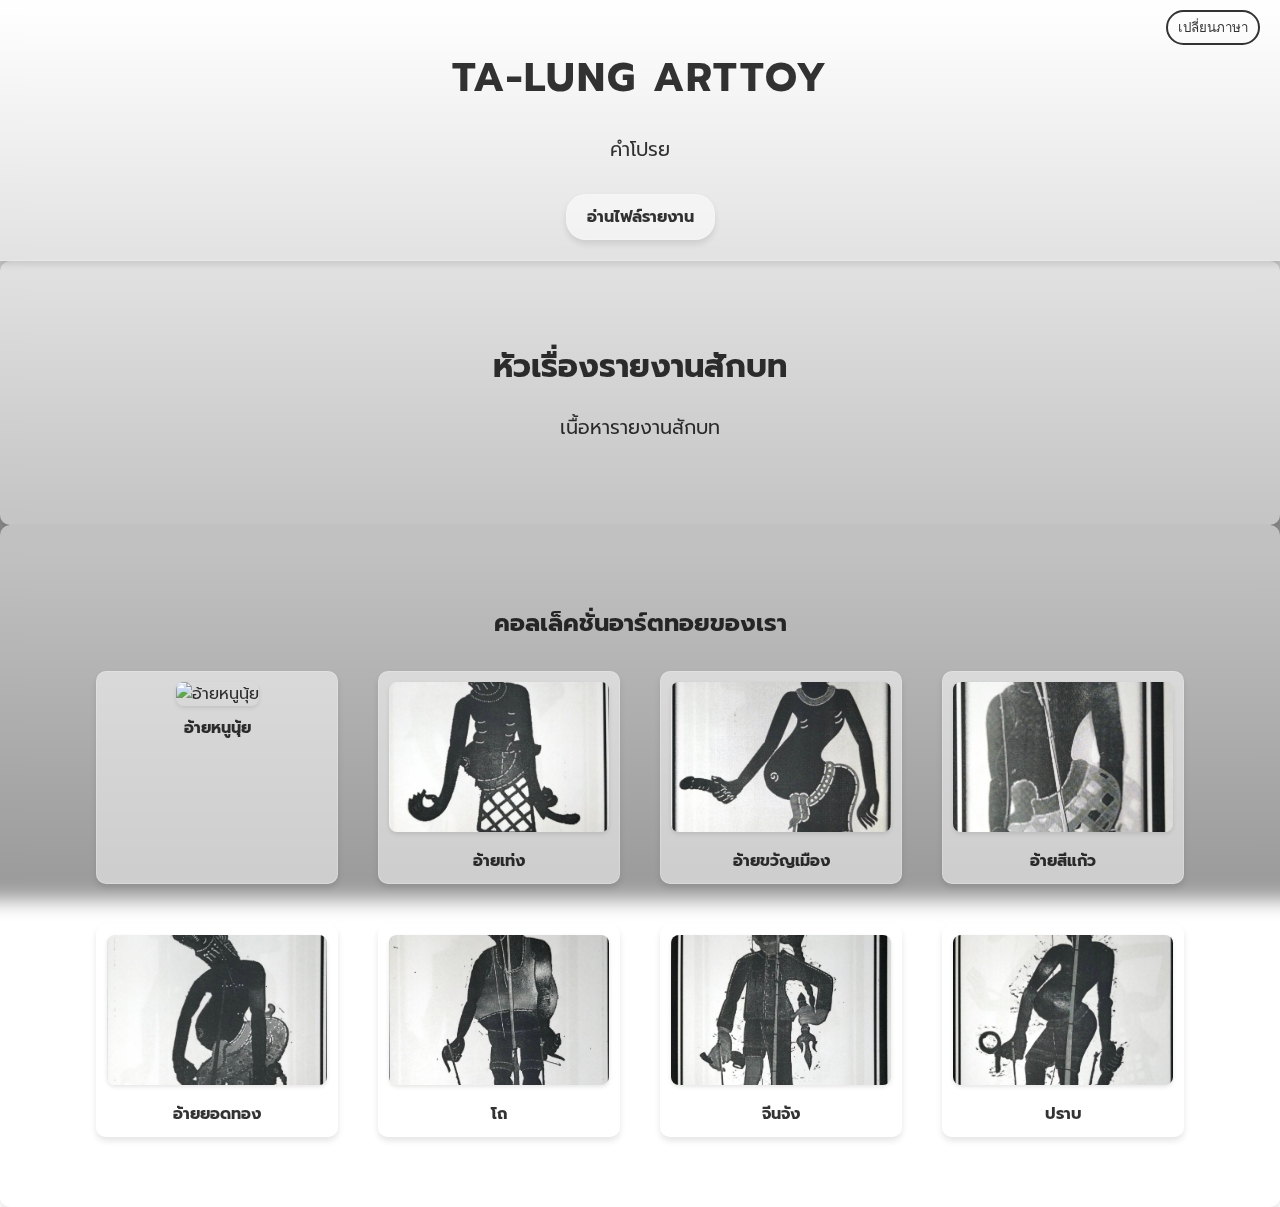
==== index.html @ 347cc703 "Initial commit" ====
<!DOCTYPE html>
<html lang="th">
<head>
    <meta charset="UTF-8">
    <meta name="viewport" content="width=device-width, initial-scale=1.0">
    <title data-lang-key="title">TA-LUNG ARTTOY</title>
    <link href="https://fonts.googleapis.com/css2?family=Prompt:wght@300;400;500;700&display=swap" rel="stylesheet">
    <link rel="stylesheet" href="styles.css">
</head>
<body>
    <!-- Header -->
    <header class="header">
        <div class="container">
            <h1 data-lang-key="title">TA-LUNG ARTTOY</h1>
            <p class="description" data-lang-key="description">คำโปรย</p>
            <a href="document.pdf" class="button-pdf" target="_blank" data-lang-key="button_pdf">อ่านไฟล์รายงาน</a>
            <button class="language-toggle" data-lang-key="language_button">เปลี่ยนภาษา</button>
        </div>
    </header>

    <!-- Divider -->
    <div class="divider"></div>

    <!-- Introduction Section -->
    <section class="content-section intro">
        <div class="container">
            <h1 class="fade-in" data-lang-key="intro_title">หัวเรื่องรายงานสักบท</h1>
            <p class="fade-in" data-lang-key="intro_content">เนื้อหารายงานสักบท</p>
        </div>
    </section>

    <!-- Divider -->
    <div class="divider"></div>

    <!-- Collection Section -->
    <section class="content-section">
        <div class="container">
            <h2 class="slide-in" data-lang-key="collection_title">คอลเล็คชั่นอาร์ตทอยของเรา</h2>
            <div class="product-list">
                <div class="product-item">
                    <a href="product.html?id=1">
                        <img src="./pic/m1/IMG20241121145111.jpg" alt="อ้ายหนูนุ้ย">
                        <h3>อ้ายหนูนุ้ย</h3>
                    </a>
                </div>
                <div class="product-item">
                    <a href="product.html?id=2">
                        <img src="./pic/m2/225685.jpg" alt="อ้ายเท่ง">
                        <h3>อ้ายเท่ง</h3>
                    </a>
                </div>
                <div class="product-item">
                    <a href="product.html?id=3">
                        <img src="./pic/m3/225686.jpg" alt="อ้ายขวัญเมือง">
                        <h3>อ้ายขวัญเมือง</h3>
                    </a>
                </div>
                <div class="product-item">
                    <a href="product.html?id=4">
                        <img src="./pic/m4/225687.jpg" alt="อ้ายสีแก้ว">
                        <h3>อ้ายสีแก้ว</h3>
                    </a>
                </div>
                <div class="product-item">
                    <a href="product.html?id=5">
                        <img src="./pic/m5/225688.jpg" alt="อ้ายยอดทอง">
                        <h3>อ้ายยอดทอง</h3>
                    </a>
                </div>
                <div class="product-item">
                    <a href="product.html?id=6">
                        <img src="./pic/m6/225689.jpg" alt="โถ">
                        <h3>โถ</h3>
                    </a>
                </div>
                <div class="product-item">
                    <a href="product.html?id=7">
                        <img src="./pic/m7/225690.jpg" alt="จีนจัง">
                        <h3>จีนจัง</h3>
                    </a>
                </div>
                <div class="product-item">
                    <a href="product.html?id=8">
                        <img src="./pic/m8/225691.jpg" alt="ปราบ">
                        <h3>ปราบ</h3>
                    </a>
                </div>
            </div>
            
        </div>
    </section>

    <script src="script.js" defer></script>
</body>
</html>
---- styles.css ----
/* General Styles */
body {
    font-family: 'Prompt', sans-serif;
    margin: 0;
    padding: 0;
    color: var(--text-color);
    background: linear-gradient(to bottom, rgba(255, 255, 255, 0.9), rgba(0, 0, 0, 0.8));
    background-attachment: fixed;
    background-size: cover;
    transition: background-color 0.3s, color 0.3s;
}

/* ตัวแปร CSS สำหรับธีม */
:root {
    --white: #ffffff;
    --black: #000000;
    --gray-light: rgba(255, 255, 255, 0.8);
    --gray-dark: rgba(0, 0, 0, 0.8);
    --text-color: rgba(0, 0, 0, 0.8);
    --accent-color: rgba(255, 255, 255, 0.7);
    --content-bg: rgba(255, 255, 255, 0.5);
    --border-color: rgba(255, 255, 255, 0.2);
}

.dark-theme {
    --white: #f0f0f0;
    --black: #1a1a1a;
    --gray-light: rgba(255, 255, 255, 0.5);
    --gray-dark: rgba(0, 0, 0, 0.9);
    --text-color: rgba(255, 255, 255, 0.9);
    --accent-color: rgba(0, 0, 0, 0.7);
    --content-bg: rgba(0, 0, 0, 0.6);
    --border-color: rgba(0, 0, 0, 0.4);
}

/* Header */
.header {
    text-align: center;
    padding: 20px;
    background: var(--content-bg);
    color: var(--text-color);
    border-bottom: 1px solid var(--border-color);
    backdrop-filter: blur(10px);
    position: relative;
    z-index: 10;
    box-shadow: 0 4px 6px rgba(0, 0, 0, 0.1);
}

.header h1 {
    font-size: 2.5rem;
    text-transform: uppercase;
    letter-spacing: 2px;
    color: var(--text-color);
}

.header p {
    margin: 10px 0;
    font-size: 1.2rem;
    color: var(--text-color);
}

.language-toggle {
    position: absolute;
    top: 10px;
    right: 20px;
    background: none;
    border: 2px solid var(--text-color);
    color: var(--text-color);
    border-radius: 20px;
    padding: 5px 10px;
    cursor: pointer;
    transition: background-color 0.3s, color 0.3s;
}
.language-toggle:hover {
    background-color: var(--text-color);
    color: var(--white);
}

/* ปุ่ม PDF */
.button-pdf {
    display: inline-block;
    background: var(--content-bg);
    color: var(--text-color);
    padding: 10px 20px;
    text-decoration: none;
    font-weight: bold;
    border-radius: 20px;
    margin-top: 20px;
    transition: background-color 0.3s, transform 0.3s;
    box-shadow: 0 4px 6px rgba(0, 0, 0, 0.1);
    border: 1px solid var(--border-color);
}

.button-pdf:hover {
    background-color: var(--text-color);
    color: var(--white);
    transform: scale(1.1);
    box-shadow: 0 6px 10px rgba(0, 0, 0, 0.2);
}

/* Content Section */
.content-section {
    padding: 60px 20px;
    text-align: center;
    background: var(--content-bg);
    color: var(--text-color);
    border-radius: 10px;
    box-shadow: 0 4px 6px rgba(0, 0, 0, 0.1);
    backdrop-filter: blur(10px);
    transition: background 0.3s, color 0.3s;
}

.content-section h1, .content-section h2 {
    color: var(--text-color);
    margin-bottom: 20px;
    animation: fadeIn 1s ease-in-out;
}

.content-section p {
    color: var(--text-color);
    font-size: 1.2rem;
    line-height: 1.8;
    animation: fadeIn 1.2s ease;
    transition: color 0.3s;
}

/* Product List */
.content-section .product-list {
    display: flex;
    justify-content: center;
    flex-wrap: wrap;
    gap: 20px;
}

/* Product Section */
.product-section {
    display: flex;
    flex-wrap: wrap;
    justify-content: center;
    align-items: center;
    margin: 40px auto;
    max-width: 1200px;
    padding: 20px;
    background: var(--content-bg);
    border-radius: 10px;
    box-shadow: 0 4px 6px rgba(0, 0, 0, 0.1);
    backdrop-filter: blur(10px);
    transition: background 0.3s, color 0.3s;
}

.product-gallery img {
    max-width: 100%; /* จำกัดขนาดภาพไม่ให้เกินกรอบ */
    height: auto; /* รักษาสัดส่วน */
    max-height: 400px; /* จำกัดความสูงสูงสุด */
    border: 2px solid var(--border-color);
    border-radius: 10px;
    animation: fadeIn 1.5s ease;
    margin-bottom: 20px;
    object-fit: contain; /* จัดการขนาดภาพให้พอดีกับกรอบ */
}


.thumbnails {
    display: flex;
    justify-content: center;
    gap: 10px;
    margin-top: 10px;
}

.thumbnails img {
    width: 50px;
    height: 50px;
    cursor: pointer;
    border: 2px solid var(--border-color);
    border-radius: 5px;
    transition: transform 0.3s, box-shadow 0.3s;
}

.thumbnails img:hover {
    transform: scale(1.2);
    box-shadow: 0 4px 8px rgba(0, 0, 0, 0.2);
}

/* Product Info */
.product-info {
    margin: 20px;
    text-align: center;
    color: var(--text-color);
}

.product-info h2 {
    font-size: 2rem;
    margin-bottom: 15px;
}

.product-info p {
    font-size: 1.2rem;
    line-height: 1.8;
    color: var(--text-color);
}

/* Product Details Section */
.product-details {
    margin: 50px auto;
    max-width: 1200px;
    padding: 20px;
    text-align: center;
    background: var(--content-bg);
    color: var(--text-color);
    border-radius: 10px;
    box-shadow: 0 4px 6px rgba(0, 0, 0, 0.1);
    animation: fadeIn 1.2s ease;
}

.product-details h2 {
    font-size: 1.8rem;
    margin-bottom: 20px;
    color: var(--text-color);
}

.product-details .details {
    display: flex;
    flex-wrap: wrap;
    justify-content: space-between;
    gap: 20px;
    margin-top: 20px;
}

.product-details .details img {
    max-width: 300px;
    height: auto;
    border-radius: 10px;
    border: 2px solid var(--border-color);
}

.product-details .details p {
    flex: 1;
    font-size: 1rem;
    line-height: 1.6;
    color: var(--text-color);
    margin-top: 10px;
}
.product-item {
    text-align: center;
    text-decoration: none;
    color: var(--text-color);
    background: var(--content-bg); /* สีพื้นหลังของกรอบ */
    border: 1px solid var(--border-color); /* ขอบของกรอบ */
    border-radius: 10px; /* มุมมน */
    padding: 10px;
    margin: 10px;
    box-shadow: 0 4px 6px rgba(0, 0, 0, 0.1); /* เงาเบาๆ */
    transition: transform 0.3s, box-shadow 0.3s;
    width: 220px; /* ความกว้างของกรอบ */
    overflow: hidden; /* ซ่อนส่วนที่เกิน */
}

.product-item img {
    width: 100%; /* รูปภาพเต็มกรอบ */
    height: auto; /* รักษาสัดส่วน */
    max-height: 150px; /* จำกัดความสูง */
    object-fit: cover; /* ตัดส่วนที่เกินโดยไม่เสียสัดส่วน */
    border-radius: 8px; /* มุมมน */
    margin-bottom: 10px; /* ระยะห่างจากข้อความ */
    box-shadow: 0 2px 4px rgba(0, 0, 0, 0.1); /* เพิ่มเงาให้ภาพ */
}

.product-item h3 {
    margin: 0;
    font-size: 1rem;
    color: var(--text-color);
    font-weight: bold;
    text-transform: capitalize;
}

a {
    text-decoration: none; /* ลบขีดเส้นใต้ */
    color: inherit; /* ให้สีเหมือนกับองค์ประกอบที่ครอบ */
}

a:hover {
    text-decoration: none; /* ลบขีดเส้นใต้เมื่อวางเมาส์ */
}




.product-item:hover {
    transform: translateY(-5px);
    box-shadow: 0 8px 15px rgba(0, 0, 0, 0.2);
}




/* Mobile Adjustments */
@media (max-width: 768px) {
    .details {
        flex-direction: column;
        align-items: center;
        text-align: center;
    }

    .details img {
        margin-bottom: 10px;
        width: 100%;
        max-width: 300px;
    }

    .details p {
        text-align: center;
        padding: 0 10px;
    }
}

/* Animations */
@keyframes fadeIn {
    from {
        opacity: 0;
    }
    to {
        opacity: 1;
    }
}

@keyframes slideIn {
    from {
        transform: translateY(50px);
        opacity: 0;
    }
    to {
        transform: translateY(0);
        opacity: 1;
    }
}
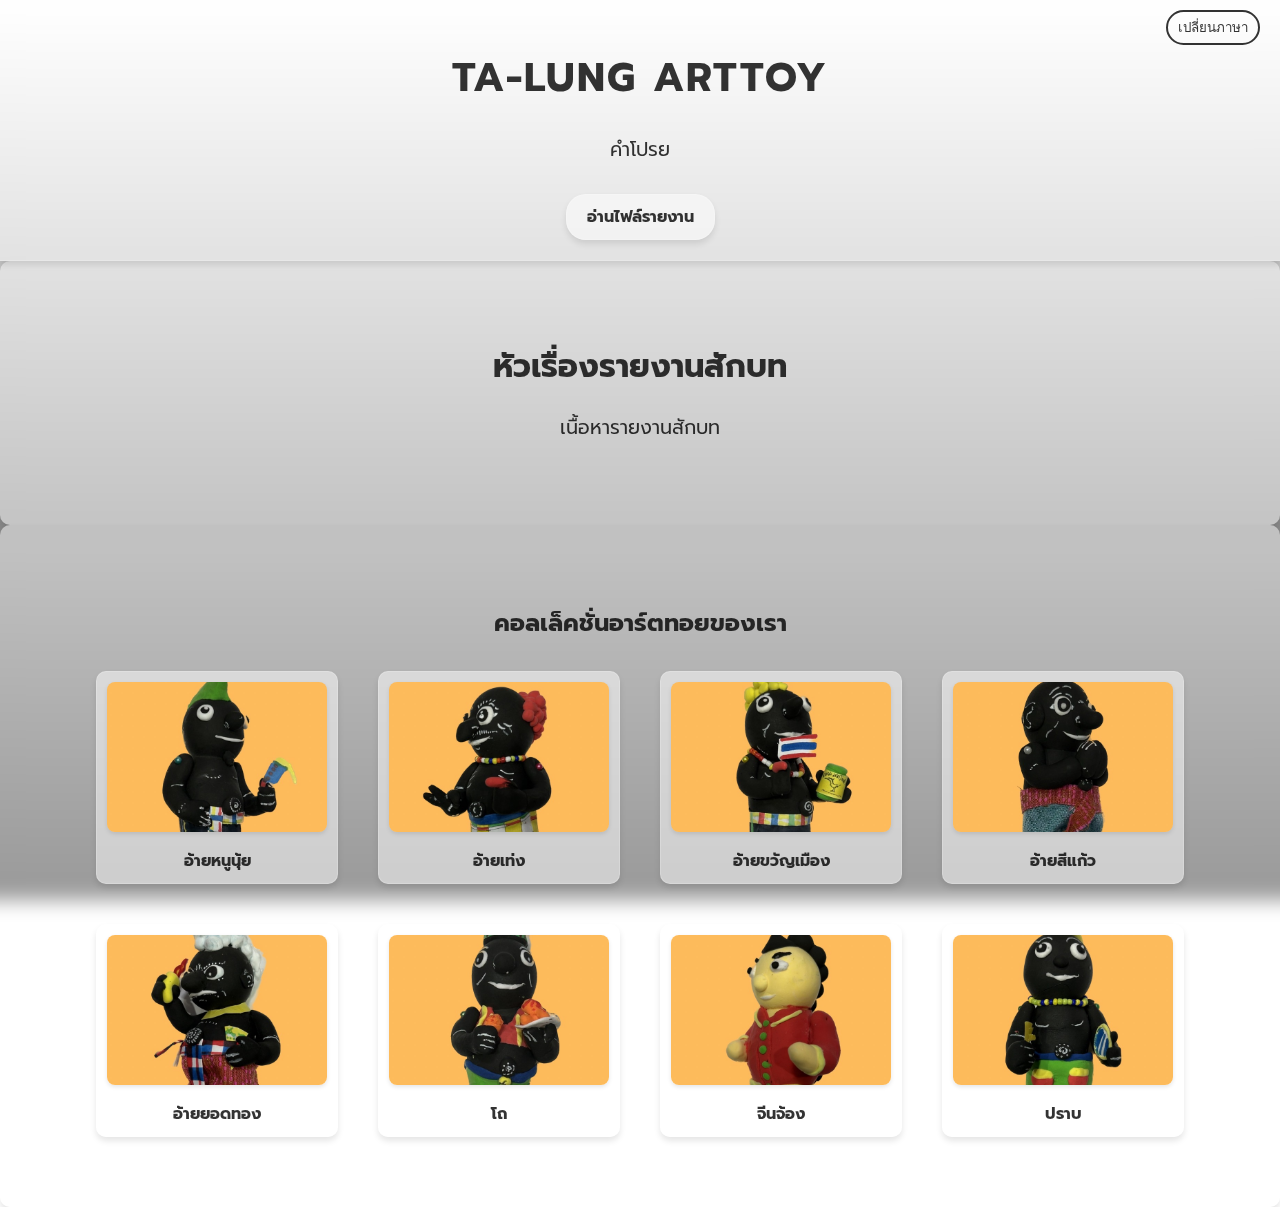
==== commit c1f4b7ce: "up1" ====
--- a/index.html
+++ b/index.html
@@ -1,3 +1,4 @@
+
 <!DOCTYPE html>
 <html lang="th">
 <head>
@@ -39,49 +40,49 @@
             <div class="product-list">
                 <div class="product-item">
                     <a href="product.html?id=1">
-                        <img src="./pic/m1/IMG20241121145111.jpg" alt="อ้ายหนูนุ้ย">
+                        <img src="./pic/m1/หนูนุ้ย.jpg" alt="อ้ายหนูนุ้ย">
                         <h3>อ้ายหนูนุ้ย</h3>
                     </a>
                 </div>
                 <div class="product-item">
                     <a href="product.html?id=2">
-                        <img src="./pic/m2/225685.jpg" alt="อ้ายเท่ง">
+                        <img src="./pic/m2/อ้ายเท่ง.jpg" alt="อ้ายเท่ง">
                         <h3>อ้ายเท่ง</h3>
                     </a>
                 </div>
                 <div class="product-item">
                     <a href="product.html?id=3">
-                        <img src="./pic/m3/225686.jpg" alt="อ้ายขวัญเมือง">
+                        <img src="./pic/m3/ขวัญเมือง.jpg" alt="อ้ายขวัญเมือง">
                         <h3>อ้ายขวัญเมือง</h3>
                     </a>
                 </div>
                 <div class="product-item">
                     <a href="product.html?id=4">
-                        <img src="./pic/m4/225687.jpg" alt="อ้ายสีแก้ว">
+                        <img src="./pic/m4/สีแก้ว.jpg" alt="อ้ายสีแก้ว">
                         <h3>อ้ายสีแก้ว</h3>
                     </a>
                 </div>
                 <div class="product-item">
                     <a href="product.html?id=5">
-                        <img src="./pic/m5/225688.jpg" alt="อ้ายยอดทอง">
+                        <img src="./pic/m5/ยอดทอง.jpg" alt="อ้ายยอดทอง">
                         <h3>อ้ายยอดทอง</h3>
                     </a>
                 </div>
                 <div class="product-item">
                     <a href="product.html?id=6">
-                        <img src="./pic/m6/225689.jpg" alt="โถ">
+                        <img src="./pic/m6/โถ.jpg" alt="โถ">
                         <h3>โถ</h3>
                     </a>
                 </div>
                 <div class="product-item">
                     <a href="product.html?id=7">
-                        <img src="./pic/m7/225690.jpg" alt="จีนจัง">
-                        <h3>จีนจัง</h3>
+                        <img src="./pic/m7/จีนจ้อง.jpg" alt="จีนจัง">
+                        <h3>จีนจ้อง</h3>
                     </a>
                 </div>
                 <div class="product-item">
                     <a href="product.html?id=8">
-                        <img src="./pic/m8/225691.jpg" alt="ปราบ">
+                        <img src="./pic/m8/ปราบ.jpg" alt="ปราบ">
                         <h3>ปราบ</h3>
                     </a>
                 </div>
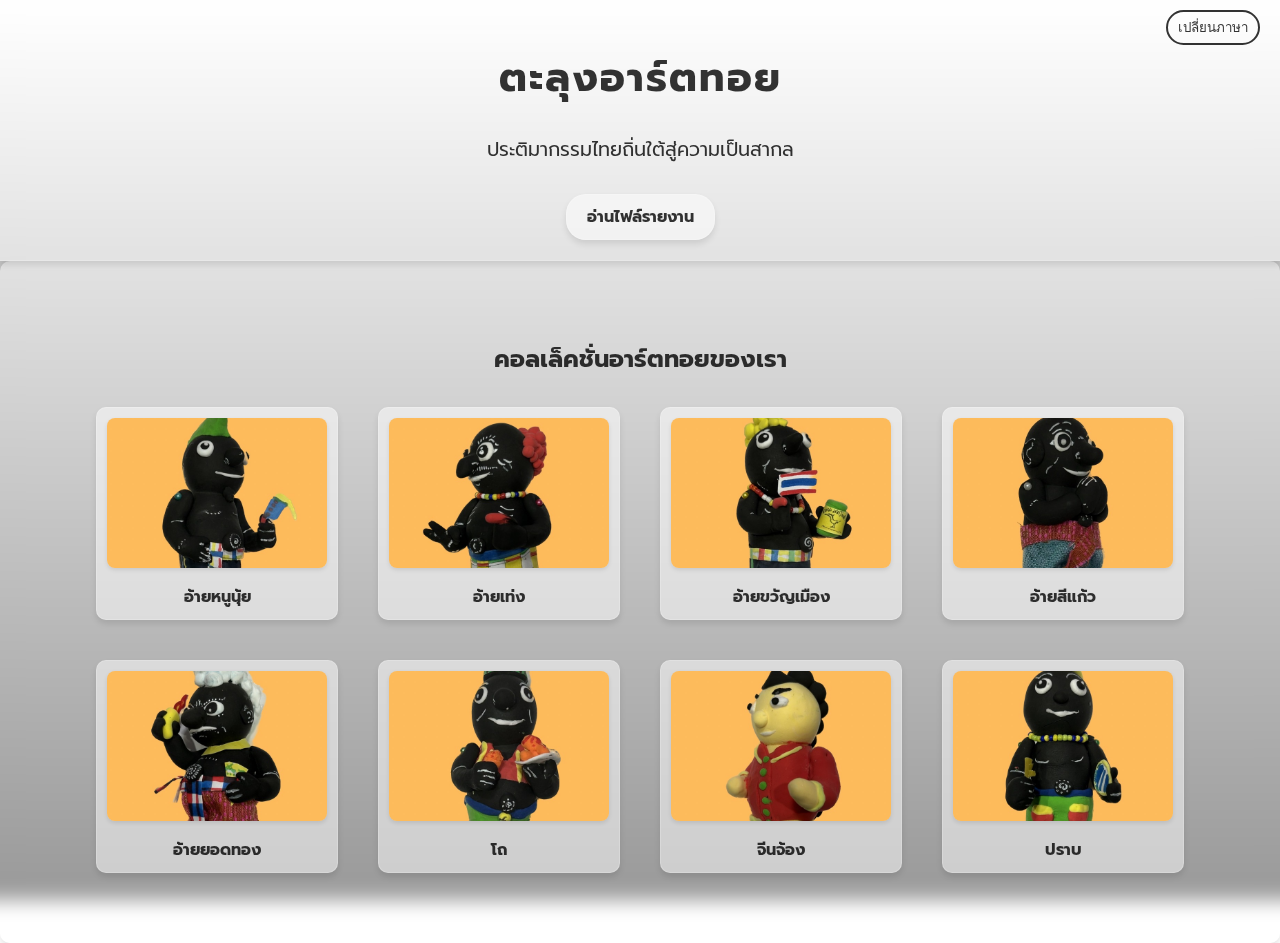
==== commit 7a6943f2: "up4" ====
--- a/index.html
+++ b/index.html
@@ -14,21 +14,11 @@
         <div class="container">
             <h1 data-lang-key="title">TA-LUNG ARTTOY</h1>
             <p class="description" data-lang-key="description">คำโปรย</p>
-            <a href="document.pdf" class="button-pdf" target="_blank" data-lang-key="button_pdf">อ่านไฟล์รายงาน</a>
+            <a href="ที่มาและความสำคัญของโครงงานตะลุงอาร์ตทอ.pdf" class="button-pdf" target="_blank" data-lang-key="button_pdf">อ่านไฟล์รายงาน</a>
+            
             <button class="language-toggle" data-lang-key="language_button">เปลี่ยนภาษา</button>
         </div>
     </header>
-
-    <!-- Divider -->
-    <div class="divider"></div>
-
-    <!-- Introduction Section -->
-    <section class="content-section intro">
-        <div class="container">
-            <h1 class="fade-in" data-lang-key="intro_title">หัวเรื่องรายงานสักบท</h1>
-            <p class="fade-in" data-lang-key="intro_content">เนื้อหารายงานสักบท</p>
-        </div>
-    </section>
 
     <!-- Divider -->
     <div class="divider"></div>
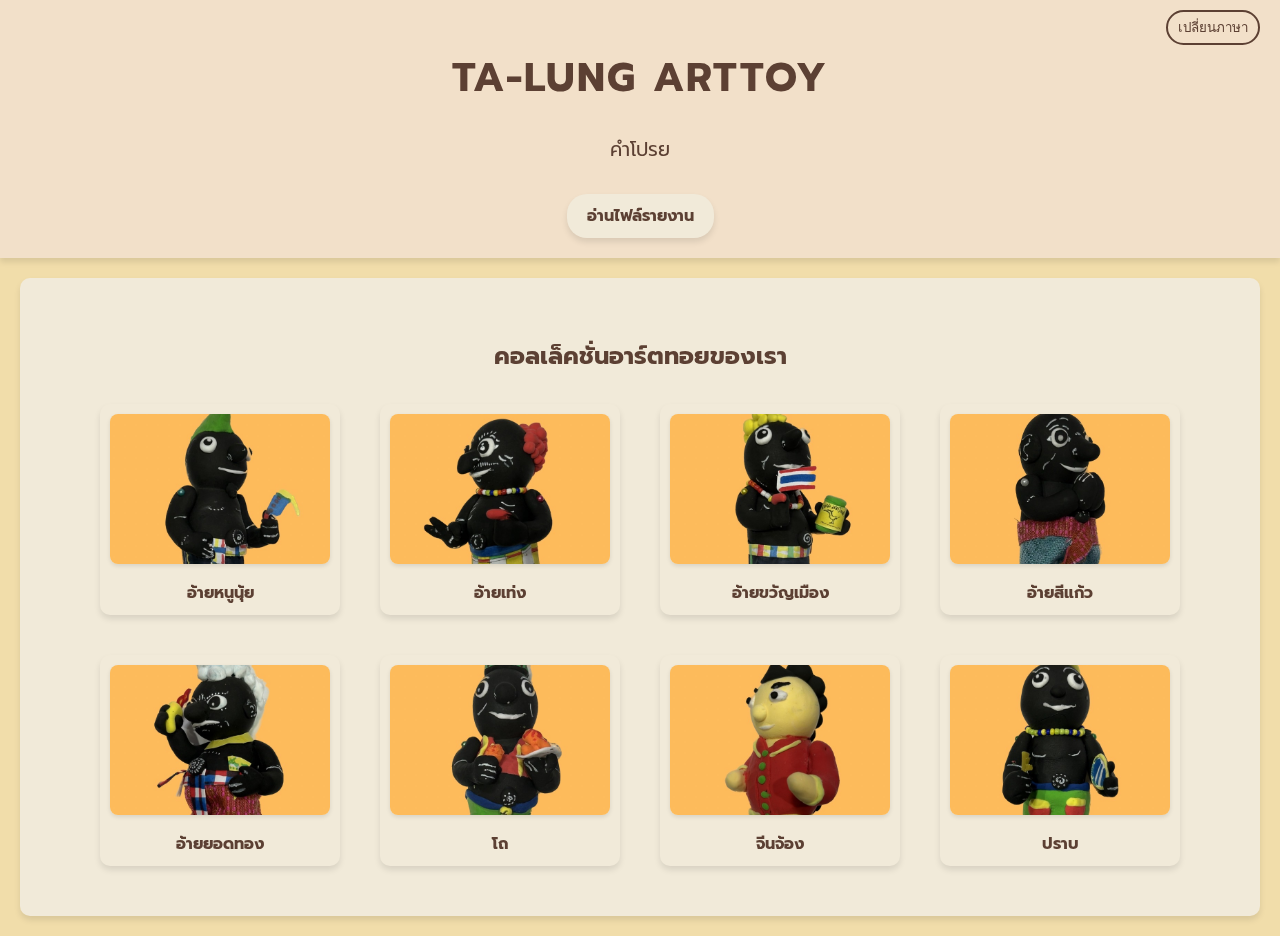
==== commit 82a69593: "upd 5" ====
--- a/index.html
+++ b/index.html
@@ -1,32 +1,27 @@
-
+<!-- Updated index.html -->
 <!DOCTYPE html>
 <html lang="th">
 <head>
     <meta charset="UTF-8">
     <meta name="viewport" content="width=device-width, initial-scale=1.0">
-    <title data-lang-key="title">TA-LUNG ARTTOY</title>
+    <title>TA-LUNG ARTTOY</title>
     <link href="https://fonts.googleapis.com/css2?family=Prompt:wght@300;400;500;700&display=swap" rel="stylesheet">
     <link rel="stylesheet" href="styles.css">
 </head>
 <body>
-    <!-- Header -->
+    <!-- Combined Header and Content Section -->
     <header class="header">
         <div class="container">
-            <h1 data-lang-key="title">TA-LUNG ARTTOY</h1>
-            <p class="description" data-lang-key="description">คำโปรย</p>
-            <a href="ที่มาและความสำคัญของโครงงานตะลุงอาร์ตทอ.pdf" class="button-pdf" target="_blank" data-lang-key="button_pdf">อ่านไฟล์รายงาน</a>
-            
-            <button class="language-toggle" data-lang-key="language_button">เปลี่ยนภาษา</button>
+            <h1>TA-LUNG ARTTOY</h1>
+            <p class="description">คำโปรย</p>
+            <a href="ที่มาและความสำคัญของโครงงานตะลุงอาร์ตทอ.pdf" class="button-pdf" target="_blank">อ่านไฟล์รายงาน</a>
+            <button class="language-toggle">เปลี่ยนภาษา</button>
         </div>
     </header>
 
-    <!-- Divider -->
-    <div class="divider"></div>
-
-    <!-- Collection Section -->
     <section class="content-section">
         <div class="container">
-            <h2 class="slide-in" data-lang-key="collection_title">คอลเล็คชั่นอาร์ตทอยของเรา</h2>
+            <h2>คอลเล็คชั่นอาร์ตทอยของเรา</h2>
             <div class="product-list">
                 <div class="product-item">
                     <a href="product.html?id=1">
@@ -77,7 +72,6 @@
                     </a>
                 </div>
             </div>
-            
         </div>
     </section>
 
--- a/styles.css
+++ b/styles.css
@@ -4,22 +4,25 @@
     margin: 0;
     padding: 0;
     color: var(--text-color);
-    background: linear-gradient(to bottom, rgba(255, 255, 255, 0.9), rgba(0, 0, 0, 0.8));
+
     background-attachment: fixed;
     background-size: cover;
     transition: background-color 0.3s, color 0.3s;
+
+
+
+    background-color: var(--background-color);
 }
 
 /* ตัวแปร CSS สำหรับธีม */
+/* Updated styles.css */
 :root {
-    --white: #ffffff;
-    --black: #000000;
-    --gray-light: rgba(255, 255, 255, 0.8);
-    --gray-dark: rgba(0, 0, 0, 0.8);
-    --text-color: rgba(0, 0, 0, 0.8);
-    --accent-color: rgba(255, 255, 255, 0.7);
-    --content-bg: rgba(255, 255, 255, 0.5);
-    --border-color: rgba(255, 255, 255, 0.2);
+    --background-color: #f1ddaa;
+    --button-bg: #d4a373;
+    --button-hover-bg: #c18445;
+    --text-color: #5c4033;
+    --header-bg: #f2e0c9;
+    --content-bg: #f1ead9;
 }
 
 .dark-theme {
@@ -37,13 +40,17 @@
 .header {
     text-align: center;
     padding: 20px;
-    background: var(--content-bg);
+
     color: var(--text-color);
     border-bottom: 1px solid var(--border-color);
     backdrop-filter: blur(10px);
     position: relative;
     z-index: 10;
     box-shadow: 0 4px 6px rgba(0, 0, 0, 0.1);
+
+
+    background-color: var(--header-bg);
+
 }
 
 .header h1 {
@@ -51,6 +58,7 @@
     text-transform: uppercase;
     letter-spacing: 2px;
     color: var(--text-color);
+    
 }
 
 .header p {
@@ -100,14 +108,22 @@
 
 /* Content Section */
 .content-section {
-    padding: 60px 20px;
-    text-align: center;
-    background: var(--content-bg);
+ 
+    text-align: center;
+   
     color: var(--text-color);
     border-radius: 10px;
     box-shadow: 0 4px 6px rgba(0, 0, 0, 0.1);
     backdrop-filter: blur(10px);
     transition: background 0.3s, color 0.3s;
+
+
+    background-color: var(--content-bg);
+    padding: 40px 20px; /* 60 20*/
+
+ 
+    margin: 20px;
+
 }
 
 .content-section h1, .content-section h2 {
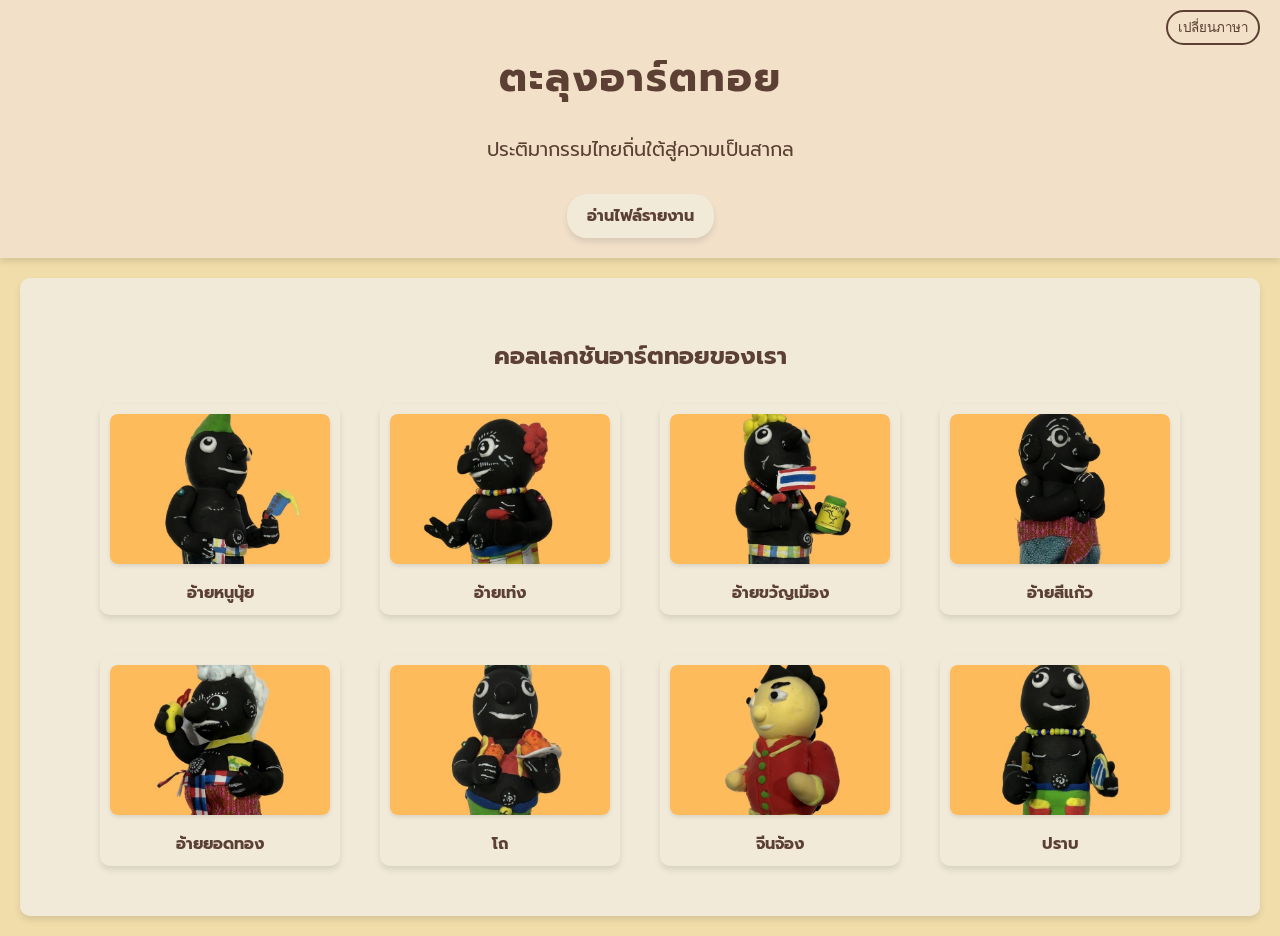
==== commit 61c90e65: "fix bug for upd 5" ====
--- a/index.html
+++ b/index.html
@@ -12,16 +12,16 @@
     <!-- Combined Header and Content Section -->
     <header class="header">
         <div class="container">
-            <h1>TA-LUNG ARTTOY</h1>
-            <p class="description">คำโปรย</p>
-            <a href="ที่มาและความสำคัญของโครงงานตะลุงอาร์ตทอ.pdf" class="button-pdf" target="_blank">อ่านไฟล์รายงาน</a>
-            <button class="language-toggle">เปลี่ยนภาษา</button>
+            <h1 data-lang-key="title">TA-LUNG ARTTOY</h1>
+            <p class="description" data-lang-key="description">ประติมากรรมไทยถิ่นใต้สู่ความเป็นสากล</p>
+            <a href="ที่มาและความสำคัญของโครงงานตะลุงอาร์ตทอ.pdf" class="button-pdf" target="_blank" data-lang-key="button_pdf">อ่านไฟล์รายงาน</a>
+            <button class="language-toggle" data-lang-key="language_button">เปลี่ยนภาษา</button>
         </div>
     </header>
 
-    <section class="content-section">
+    <section class="content-section" >
         <div class="container">
-            <h2>คอลเล็คชั่นอาร์ตทอยของเรา</h2>
+            <h2 data-lang-key="collection_title">คอลเล็คชั่นอาร์ตทอยของเรา</h2>
             <div class="product-list">
                 <div class="product-item">
                     <a href="product.html?id=1">
